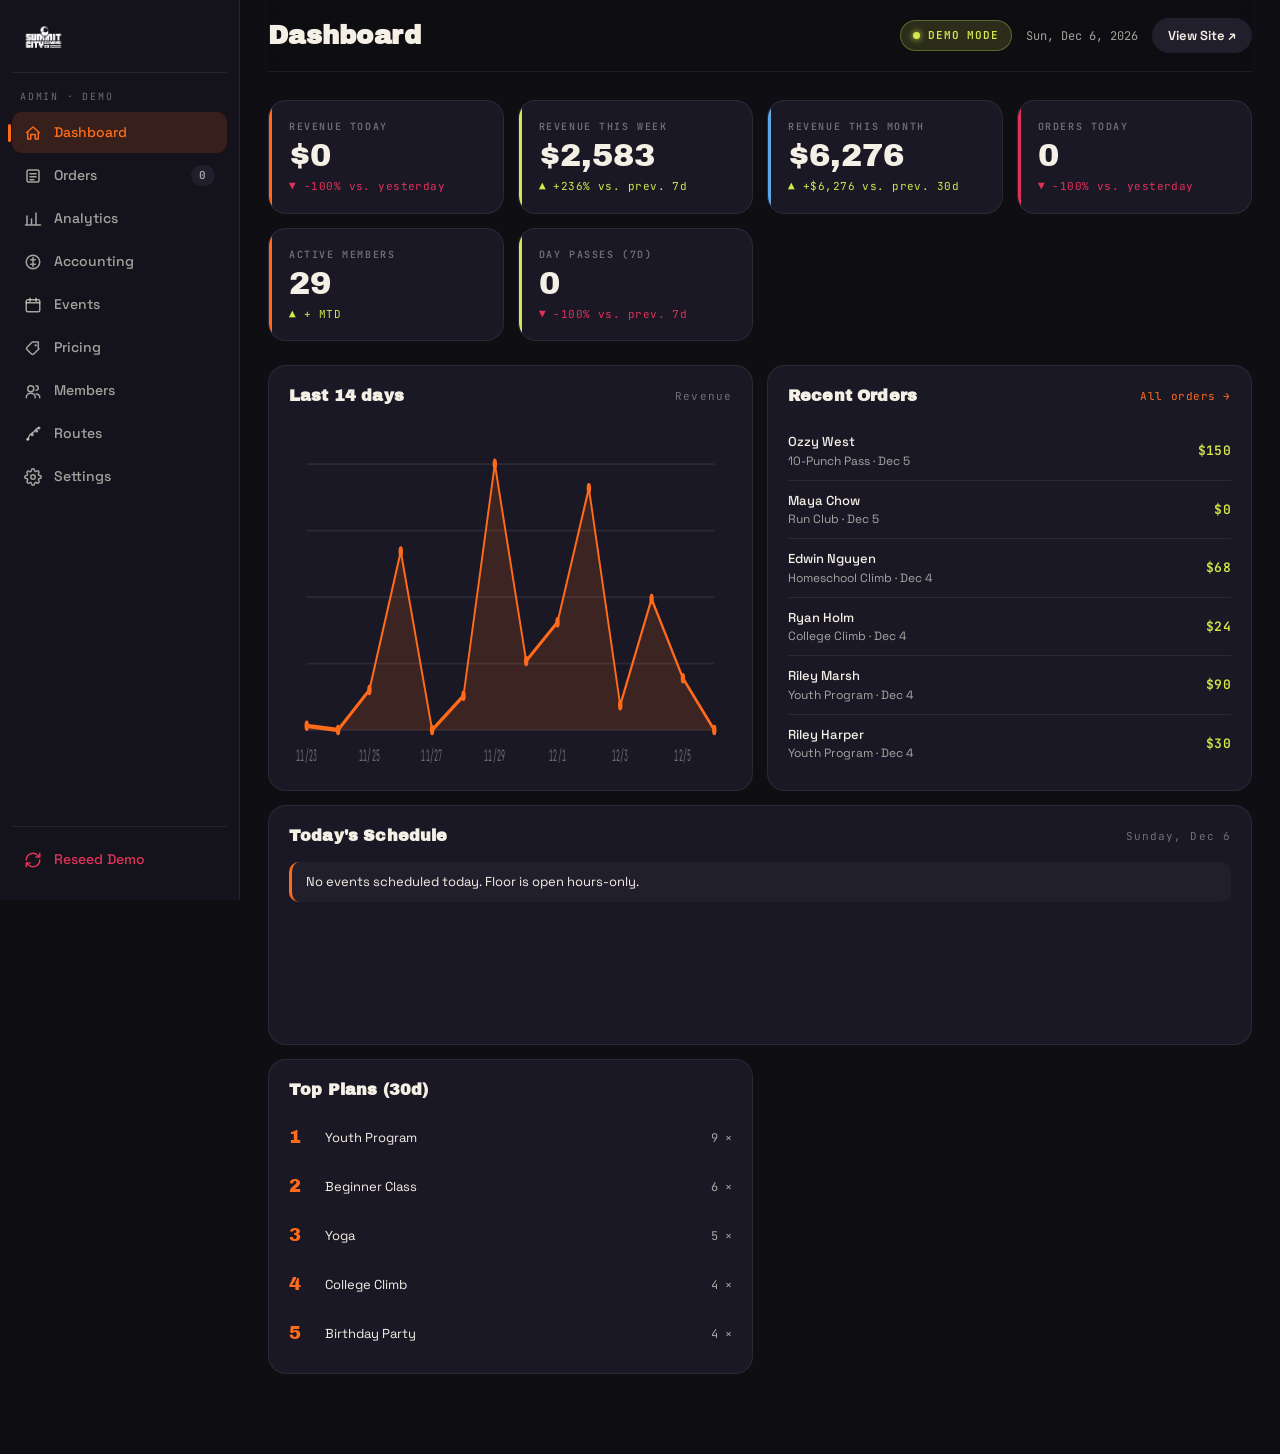
==== admin.html @ 2aece9a2 "Add online checkout + full admin dashboard Public site - Booking modal grows from 4 to 5 steps; fina" ====
<!DOCTYPE html>
<html lang="en">
<head>
<meta charset="UTF-8" />
<meta name="viewport" content="width=device-width, initial-scale=1.0" />
<meta name="robots" content="noindex, nofollow" />
<title>SCC · Admin</title>
<link rel="icon" type="image/png" href="assets/logos/scc-icon-fullcolor.png" />
<link rel="preconnect" href="https://fonts.googleapis.com">
<link rel="preconnect" href="https://fonts.gstatic.com" crossorigin>
<link href="https://fonts.googleapis.com/css2?family=Archivo+Black&family=Space+Grotesk:wght@300;400;500;600;700&family=JetBrains+Mono:wght@400;500;700&display=swap" rel="stylesheet">
<link rel="stylesheet" href="admin.css">
</head>
<body class="admin">

<aside class="sidebar" aria-label="Admin navigation">
  <a href="index.html" class="sb-brand" title="Back to public site">
    <img src="assets/logos/scc-horizontal-reversed.png" alt="Summit City Climbing" />
  </a>
  <div class="sb-section-label">Admin · Demo</div>
  <nav class="sb-nav" role="tablist" aria-label="Admin tabs">
    <button role="tab" class="sb-link active" data-tab="dashboard">
      <svg viewBox="0 0 24 24" aria-hidden="true"><path d="M3 12L12 4l9 8M5 10v10h4v-6h6v6h4V10" stroke="currentColor" stroke-width="2" fill="none" stroke-linejoin="round"/></svg>
      <span>Dashboard</span>
    </button>
    <button role="tab" class="sb-link" data-tab="orders">
      <svg viewBox="0 0 24 24" aria-hidden="true"><rect x="4" y="4" width="16" height="16" rx="2" stroke="currentColor" stroke-width="2" fill="none"/><path d="M8 9h8M8 13h8M8 17h5" stroke="currentColor" stroke-width="2" stroke-linecap="round"/></svg>
      <span>Orders</span><span class="sb-badge" id="badge-orders">0</span>
    </button>
    <button role="tab" class="sb-link" data-tab="analytics">
      <svg viewBox="0 0 24 24" aria-hidden="true"><path d="M4 20V8M10 20V12M16 20V4M22 20H2" stroke="currentColor" stroke-width="2" stroke-linecap="round" fill="none"/></svg>
      <span>Analytics</span>
    </button>
    <button role="tab" class="sb-link" data-tab="accounting">
      <svg viewBox="0 0 24 24" aria-hidden="true"><circle cx="12" cy="12" r="9" stroke="currentColor" stroke-width="2" fill="none"/><path d="M12 6v12M9 9h6M9 15h6" stroke="currentColor" stroke-width="2" stroke-linecap="round"/></svg>
      <span>Accounting</span>
    </button>
    <button role="tab" class="sb-link" data-tab="events">
      <svg viewBox="0 0 24 24" aria-hidden="true"><rect x="3" y="5" width="18" height="16" rx="2" stroke="currentColor" stroke-width="2" fill="none"/><path d="M3 9h18M8 3v4M16 3v4" stroke="currentColor" stroke-width="2" stroke-linecap="round"/></svg>
      <span>Events</span>
    </button>
    <button role="tab" class="sb-link" data-tab="pricing">
      <svg viewBox="0 0 24 24" aria-hidden="true"><path d="M20 13L13 20a2 2 0 01-3 0L4 14a2 2 0 010-3l7-7h8v8z" stroke="currentColor" stroke-width="2" fill="none" stroke-linejoin="round"/><circle cx="15.5" cy="8.5" r="1.5" fill="currentColor"/></svg>
      <span>Pricing</span>
    </button>
    <button role="tab" class="sb-link" data-tab="members">
      <svg viewBox="0 0 24 24" aria-hidden="true"><circle cx="9" cy="9" r="4" stroke="currentColor" stroke-width="2" fill="none"/><path d="M3 21c0-4 3-6 6-6s6 2 6 6M16 11a3 3 0 100-6M21 21c0-3-2-5-5-5" stroke="currentColor" stroke-width="2" fill="none" stroke-linecap="round"/></svg>
      <span>Members</span>
    </button>
    <button role="tab" class="sb-link" data-tab="routes">
      <svg viewBox="0 0 24 24" aria-hidden="true"><path d="M5 19c2-3 1-5 4-7s4-2 6-5 4-3 4-3" stroke="currentColor" stroke-width="2" fill="none" stroke-linecap="round"/><circle cx="5" cy="19" r="2" fill="currentColor"/><circle cx="11" cy="13" r="2" fill="currentColor"/><circle cx="17" cy="8" r="2" fill="currentColor"/><circle cx="20" cy="4" r="2" fill="currentColor"/></svg>
      <span>Routes</span>
    </button>
    <button role="tab" class="sb-link" data-tab="settings">
      <svg viewBox="0 0 24 24" aria-hidden="true"><circle cx="12" cy="12" r="3" stroke="currentColor" stroke-width="2" fill="none"/><path d="M19.4 15a1.7 1.7 0 00.3 1.8l.1.1a2 2 0 01-2.8 2.8l-.1-.1a1.7 1.7 0 00-1.8-.3 1.7 1.7 0 00-1 1.5V21a2 2 0 01-4 0v-.1a1.7 1.7 0 00-1-1.5 1.7 1.7 0 00-1.8.3l-.1.1a2 2 0 01-2.8-2.8l.1-.1a1.7 1.7 0 00.3-1.8 1.7 1.7 0 00-1.5-1H3a2 2 0 010-4h.1a1.7 1.7 0 001.5-1 1.7 1.7 0 00-.3-1.8l-.1-.1a2 2 0 012.8-2.8l.1.1a1.7 1.7 0 001.8.3h0a1.7 1.7 0 001-1.5V3a2 2 0 014 0v.1a1.7 1.7 0 001 1.5h0a1.7 1.7 0 001.8-.3l.1-.1a2 2 0 012.8 2.8l-.1.1a1.7 1.7 0 00-.3 1.8v0a1.7 1.7 0 001.5 1H21a2 2 0 010 4h-.1a1.7 1.7 0 00-1.5 1z" stroke="currentColor" stroke-width="2" fill="none" stroke-linejoin="round"/></svg>
      <span>Settings</span>
    </button>
  </nav>
  <div class="sb-foot">
    <button class="sb-link warn" id="seed-reset" title="Reseed demo data">
      <svg viewBox="0 0 24 24" aria-hidden="true"><path d="M3 12a9 9 0 0115-6.7L21 8M21 3v5h-5M21 12a9 9 0 01-15 6.7L3 16M3 21v-5h5" stroke="currentColor" stroke-width="2" fill="none" stroke-linecap="round" stroke-linejoin="round"/></svg>
      <span>Reseed Demo</span>
    </button>
  </div>
</aside>

<main class="content">
  <header class="topbar">
    <div class="topbar-l">
      <button class="topbar-burger" id="burger" aria-label="Open sidebar"><span></span><span></span><span></span></button>
      <h1 class="topbar-title" id="topbar-title">Dashboard</h1>
    </div>
    <div class="topbar-r">
      <span class="status-pill"><span class="dot"></span> Demo Mode</span>
      <span class="topbar-date" id="topbar-date">—</span>
      <a href="index.html" class="topbar-cta" target="_blank" rel="noopener">View Site ↗</a>
    </div>
  </header>

  <!-- DASHBOARD ---------------------------------------------------- -->
  <section class="tab active" data-panel="dashboard" role="tabpanel">
    <div class="kpis">
      <article class="kpi">
        <div class="kpi-label">REVENUE TODAY</div>
        <div class="kpi-value" id="k-rev-today">$0</div>
        <div class="kpi-delta up" id="k-rev-today-d">— vs. yesterday</div>
      </article>
      <article class="kpi">
        <div class="kpi-label">REVENUE THIS WEEK</div>
        <div class="kpi-value" id="k-rev-week">$0</div>
        <div class="kpi-delta" id="k-rev-week-d">—</div>
      </article>
      <article class="kpi">
        <div class="kpi-label">REVENUE THIS MONTH</div>
        <div class="kpi-value" id="k-rev-month">$0</div>
        <div class="kpi-delta" id="k-rev-month-d">—</div>
      </article>
      <article class="kpi">
        <div class="kpi-label">ORDERS TODAY</div>
        <div class="kpi-value" id="k-orders-today">0</div>
        <div class="kpi-delta" id="k-orders-today-d">—</div>
      </article>
      <article class="kpi">
        <div class="kpi-label">ACTIVE MEMBERS</div>
        <div class="kpi-value" id="k-members">0</div>
        <div class="kpi-delta up">+ MTD</div>
      </article>
      <article class="kpi">
        <div class="kpi-label">DAY PASSES (7D)</div>
        <div class="kpi-value" id="k-passes-week">0</div>
        <div class="kpi-delta" id="k-passes-week-d">—</div>
      </article>
    </div>

    <div class="dash-grid">
      <article class="card">
        <header class="card-h"><h3>Last 14 days</h3><span class="card-sub">Revenue</span></header>
        <svg id="chart-revenue" viewBox="0 0 600 200" preserveAspectRatio="none" class="chart"></svg>
      </article>
      <article class="card">
        <header class="card-h"><h3>Recent Orders</h3><a class="card-link" data-jump="orders">All orders →</a></header>
        <ul class="list-feed" id="recent-orders"></ul>
      </article>
      <article class="card card-wide">
        <header class="card-h"><h3>Today's Schedule</h3><span class="card-sub" id="today-date"></span></header>
        <ul class="schedule" id="today-schedule"></ul>
      </article>
      <article class="card">
        <header class="card-h"><h3>Top Plans (30d)</h3></header>
        <ol class="rank-list" id="top-plans"></ol>
      </article>
    </div>
  </section>

  <!-- ORDERS ------------------------------------------------------- -->
  <section class="tab" data-panel="orders" role="tabpanel">
    <div class="tab-head">
      <div>
        <h2>Orders</h2>
        <p class="tab-sub">All transactions, real and seeded. Refunds, exports, and search.</p>
      </div>
      <div class="tab-controls">
        <input type="search" id="orders-search" placeholder="Search by name, email, ID…" />
        <select id="orders-filter">
          <option value="">All status</option>
          <option value="paid">Paid</option>
          <option value="refunded">Refunded</option>
        </select>
        <button class="btn-prim" id="orders-export">Export CSV</button>
      </div>
    </div>
    <div class="table-wrap">
      <table class="table" id="orders-table">
        <thead>
          <tr>
            <th data-sort="ts">Date</th>
            <th data-sort="id">Order #</th>
            <th data-sort="name">Customer</th>
            <th data-sort="exp">Type</th>
            <th data-sort="people">Qty</th>
            <th data-sort="total" class="num">Total</th>
            <th data-sort="status">Status</th>
            <th></th>
          </tr>
        </thead>
        <tbody id="orders-body"></tbody>
      </table>
      <div class="empty" id="orders-empty" hidden>
        <p>No orders match.</p>
      </div>
    </div>
  </section>

  <!-- ANALYTICS ---------------------------------------------------- -->
  <section class="tab" data-panel="analytics" role="tabpanel">
    <div class="tab-head">
      <div>
        <h2>Analytics</h2>
        <p class="tab-sub">Where the gym lives and dies.</p>
      </div>
      <div class="tab-controls">
        <select id="analytics-range">
          <option value="7">Last 7 days</option>
          <option value="14">Last 14 days</option>
          <option value="30" selected>Last 30 days</option>
          <option value="90">Last 90 days</option>
        </select>
      </div>
    </div>
    <div class="dash-grid">
      <article class="card card-wide">
        <header class="card-h"><h3>Revenue by Day</h3></header>
        <svg id="chart-revenue-big" viewBox="0 0 800 240" preserveAspectRatio="none" class="chart big"></svg>
      </article>
      <article class="card">
        <header class="card-h"><h3>Revenue by Plan</h3></header>
        <ul class="bar-list" id="revenue-by-plan"></ul>
      </article>
      <article class="card">
        <header class="card-h"><h3>Busiest Hours</h3></header>
        <div class="hours-heatmap" id="hours-heatmap"></div>
      </article>
      <article class="card">
        <header class="card-h"><h3>Repeat vs. New (30d)</h3></header>
        <div class="donut" id="repeat-donut"></div>
        <ul class="legend" id="repeat-legend"></ul>
      </article>
    </div>
  </section>

  <!-- ACCOUNTING --------------------------------------------------- -->
  <section class="tab" data-panel="accounting" role="tabpanel">
    <div class="tab-head">
      <div>
        <h2>Accounting</h2>
        <p class="tab-sub">Month P&amp;L. Drop expenses in. Receipts upload coming soon.</p>
      </div>
      <div class="tab-controls">
        <select id="acct-month"></select>
      </div>
    </div>
    <div class="pnl-grid">
      <article class="pnl-card revenue">
        <div class="pnl-label">REVENUE</div>
        <div class="pnl-value" id="pnl-rev">$0</div>
        <div class="pnl-foot" id="pnl-rev-orders">— orders</div>
      </article>
      <article class="pnl-card expenses">
        <div class="pnl-label">EXPENSES</div>
        <div class="pnl-value" id="pnl-exp">$0</div>
        <div class="pnl-foot" id="pnl-exp-count">— line items</div>
      </article>
      <article class="pnl-card net">
        <div class="pnl-label">NET</div>
        <div class="pnl-value" id="pnl-net">$0</div>
        <div class="pnl-foot" id="pnl-margin">—% margin</div>
      </article>
    </div>

    <div class="dash-grid">
      <article class="card card-wide">
        <header class="card-h"><h3>Expenses</h3></header>
        <table class="table sm" id="expenses-table">
          <thead>
            <tr><th>Date</th><th>Category</th><th>Vendor</th><th class="num">Amount</th><th></th></tr>
          </thead>
          <tbody id="expenses-body"></tbody>
        </table>
      </article>
      <article class="card">
        <header class="card-h"><h3>Add Expense</h3></header>
        <form class="form-stack" id="add-expense-form">
          <label>Date <input type="date" id="exp-date" required /></label>
          <label>Category
            <select id="exp-cat" required>
              <option value="">—</option>
              <option>Rent</option>
              <option>Utilities</option>
              <option>Route Setting</option>
              <option>Equipment</option>
              <option>Marketing</option>
              <option>Insurance</option>
              <option>Wages</option>
              <option>Pro Shop COGS</option>
              <option>Software</option>
              <option>Misc</option>
            </select>
          </label>
          <label>Vendor <input type="text" id="exp-vendor" placeholder="e.g. So Ill" required /></label>
          <label>Amount <input type="number" id="exp-amount" step="0.01" min="0" required /></label>
          <button class="btn-prim" type="submit">Add expense</button>
        </form>
      </article>
    </div>
  </section>

  <!-- EVENTS ------------------------------------------------------- -->
  <section class="tab" data-panel="events" role="tabpanel">
    <div class="tab-head">
      <div>
        <h2>Events &amp; Programs</h2>
        <p class="tab-sub">What's on the calendar. Drag to reorder, click to edit.</p>
      </div>
      <div class="tab-controls">
        <button class="btn-prim" id="add-event">+ New Event</button>
      </div>
    </div>
    <div class="event-grid" id="events-grid"></div>
  </section>

  <!-- PRICING ------------------------------------------------------ -->
  <section class="tab" data-panel="pricing" role="tabpanel">
    <div class="tab-head">
      <div>
        <h2>Pricing &amp; Plans</h2>
        <p class="tab-sub">Edit a price → it instantly updates the public booking modal.</p>
      </div>
      <div class="tab-controls">
        <button class="btn-ghost" id="prices-reset">Reset to defaults</button>
      </div>
    </div>
    <div class="prices-list" id="prices-list"></div>
  </section>

  <!-- MEMBERS ------------------------------------------------------ -->
  <section class="tab" data-panel="members" role="tabpanel">
    <div class="tab-head">
      <div>
        <h2>Members</h2>
        <p class="tab-sub">Active monthly + annual passholders. Click for full record.</p>
      </div>
      <div class="tab-controls">
        <input type="search" id="members-search" placeholder="Search…" />
        <select id="members-filter">
          <option value="">All</option>
          <option value="monthly">Monthly</option>
          <option value="annual">Annual</option>
          <option value="hero">Hero pricing</option>
        </select>
      </div>
    </div>
    <div class="table-wrap">
      <table class="table" id="members-table">
        <thead>
          <tr><th>Name</th><th>Plan</th><th>Joined</th><th>Last Visit</th><th class="num">Visits MTD</th><th>Status</th></tr>
        </thead>
        <tbody id="members-body"></tbody>
      </table>
    </div>
  </section>

  <!-- ROUTES ------------------------------------------------------- -->
  <section class="tab" data-panel="routes" role="tabpanel">
    <div class="tab-head">
      <div>
        <h2>Route Setting</h2>
        <p class="tab-sub">Walls + last set date. New problems land every 14 days.</p>
      </div>
      <div class="tab-controls">
        <button class="btn-prim" id="mark-set-today">Mark next-due as set today</button>
      </div>
    </div>
    <div class="walls-grid" id="walls-grid"></div>
  </section>

  <!-- SETTINGS ----------------------------------------------------- -->
  <section class="tab" data-panel="settings" role="tabpanel">
    <div class="tab-head">
      <div>
        <h2>Settings</h2>
        <p class="tab-sub">Business info, hours, alerts.</p>
      </div>
    </div>
    <div class="dash-grid">
      <article class="card card-wide">
        <header class="card-h"><h3>Business Info</h3></header>
        <form class="form-stack" id="settings-form">
          <label>Business Name <input type="text" id="s-name" /></label>
          <label>Address <input type="text" id="s-address" /></label>
          <label>Email <input type="email" id="s-email" /></label>
          <label>Phone <input type="tel" id="s-phone" /></label>
          <button class="btn-prim" type="submit">Save</button>
        </form>
      </article>
      <article class="card">
        <header class="card-h"><h3>Hours</h3></header>
        <ul class="hours-list">
          <li><span>Mon–Fri</span><span>12 PM – 9 PM</span></li>
          <li><span>Saturday</span><span>10 AM – 6 PM</span></li>
          <li><span>Sunday</span><span>1 PM – 6 PM</span></li>
        </ul>
        <p class="card-note">Hours editing — coming next.</p>
      </article>
      <article class="card">
        <header class="card-h"><h3>Demo Data</h3></header>
        <p class="card-note">All admin state lives in your browser's localStorage. To wipe everything and reseed, use the button in the sidebar.</p>
      </article>
    </div>
  </section>
</main>

<!-- Toast container -->
<div class="toast-host" id="toast-host" aria-live="polite"></div>

<!-- Edit modal (events, members, pricing) -->
<div class="amodal-shade" id="amodal" role="dialog" aria-modal="true" hidden>
  <div class="amodal" role="document">
    <button class="amodal-close" id="amodal-close" aria-label="Close">×</button>
    <div id="amodal-body"></div>
  </div>
</div>

<script src="admin.js" defer></script>
</body>
</html>
---- admin.css ----
/* ============================================================
   SCC ADMIN — admin.css
   Same brand DNA as the public site, denser & data-first.
   ============================================================ */
:root {
  --bg: #0F0E13;
  --bg-1: #14131C;
  --bg-2: #1A1825;
  --bg-3: #221F2D;
  --bg-4: #2A2738;
  --line: rgba(245, 240, 229, 0.08);
  --line-strong: rgba(245, 240, 229, 0.16);
  --chalk: #F5F0E5;
  --chalk-dim: rgba(245, 240, 229, 0.65);
  --chalk-mute: rgba(245, 240, 229, 0.4);

  --orange: #FF6B1A;
  --orange-soft: rgba(255, 107, 26, 0.15);
  --lime: #D4E84A;
  --lime-soft: rgba(212, 232, 74, 0.15);
  --coral: #E13159;
  --coral-soft: rgba(225, 49, 89, 0.15);
  --sky: #5BA8E8;
  --sky-soft: rgba(91, 168, 232, 0.15);

  --r: 12px;
  --r-lg: 18px;
  --t: 200ms cubic-bezier(.2,.7,.3,1);

  --font-display: "Archivo Black", system-ui, sans-serif;
  --font-body: "Space Grotesk", system-ui, -apple-system, sans-serif;
  --font-mono: "JetBrains Mono", ui-monospace, monospace;

  --sb-w: 240px;
}

*, *::before, *::after { box-sizing: border-box; }
body.admin {
  margin: 0;
  font-family: var(--font-body);
  background: var(--bg);
  color: var(--chalk);
  -webkit-font-smoothing: antialiased;
  font-size: 14px;
  line-height: 1.5;
  min-height: 100vh;
}
button { font: inherit; cursor: pointer; border: 0; background: none; color: inherit; }
input, select, textarea { font: inherit; color: inherit; }
a { color: inherit; text-decoration: none; }
ul, ol { list-style: none; padding: 0; margin: 0; }
::selection { background: var(--orange); color: var(--bg); }

/* SCROLLBAR */
::-webkit-scrollbar { width: 10px; height: 10px; }
::-webkit-scrollbar-track { background: var(--bg-1); }
::-webkit-scrollbar-thumb { background: var(--bg-4); border-radius: 4px; }
::-webkit-scrollbar-thumb:hover { background: var(--orange); }

/* ============================================================
   SIDEBAR
   ============================================================ */
.sidebar {
  position: fixed;
  inset: 0 auto 0 0;
  width: var(--sb-w);
  background: var(--bg-1);
  border-right: 1px solid var(--line);
  display: flex; flex-direction: column;
  padding: 20px 12px;
  overflow-y: auto;
  z-index: 50;
  transform: translateX(0);
  transition: transform var(--t);
}
.sb-brand {
  display: block;
  padding: 0 8px 16px;
  border-bottom: 1px solid var(--line);
  margin-bottom: 16px;
}
.sb-brand img {
  height: 36px;
  width: auto;
  display: block;
}
.sb-section-label {
  font-family: var(--font-mono);
  font-size: 10px;
  letter-spacing: 0.18em;
  color: var(--chalk-mute);
  text-transform: uppercase;
  padding: 0 8px;
  margin-bottom: 8px;
}
.sb-nav {
  display: flex; flex-direction: column;
  gap: 2px;
  flex: 1;
}
.sb-link {
  display: flex; align-items: center; gap: 12px;
  padding: 10px 12px;
  border-radius: 10px;
  color: var(--chalk-dim);
  font-size: 14px;
  font-weight: 500;
  text-align: left;
  transition: background var(--t), color var(--t);
  width: 100%;
}
.sb-link svg { width: 18px; height: 18px; flex-shrink: 0; }
.sb-link span:not(.sb-badge) { flex: 1; }
.sb-link:hover { background: var(--bg-3); color: var(--chalk); }
.sb-link.active {
  background: var(--orange-soft);
  color: var(--orange);
}
.sb-link.active::before {
  content: ""; width: 3px; height: 18px;
  background: var(--orange);
  border-radius: 2px;
  position: absolute;
  margin-left: -16px;
}
.sb-link.active { position: relative; }
.sb-badge {
  background: var(--bg-3);
  color: var(--chalk-dim);
  font-family: var(--font-mono);
  font-size: 11px;
  padding: 2px 8px;
  border-radius: 999px;
  font-weight: 600;
  letter-spacing: 0.04em;
  min-width: 24px;
  text-align: center;
}
.sb-link.active .sb-badge {
  background: var(--orange);
  color: var(--bg);
}
.sb-foot { padding-top: 12px; border-top: 1px solid var(--line); }
.sb-link.warn { color: var(--coral); }
.sb-link.warn:hover { background: var(--coral-soft); }

/* ============================================================
   CONTENT
   ============================================================ */
.content {
  margin-left: var(--sb-w);
  padding: 0 28px 80px;
  min-height: 100vh;
}
.topbar {
  position: sticky; top: 0;
  z-index: 40;
  display: flex; justify-content: space-between; align-items: center;
  padding: 16px 0;
  background: rgba(15, 14, 19, 0.85);
  backdrop-filter: blur(10px);
  border-bottom: 1px solid var(--line);
  margin-bottom: 28px;
}
.topbar-l { display: flex; align-items: center; gap: 14px; }
.topbar-burger {
  display: none;
  width: 36px; height: 36px;
  flex-direction: column; gap: 4px; justify-content: center; align-items: center;
  border-radius: 8px;
  background: var(--bg-3);
}
.topbar-burger span { width: 16px; height: 2px; background: var(--chalk); display: block; }

.topbar-title {
  font-family: var(--font-display);
  font-size: 26px;
  letter-spacing: 0.01em;
  margin: 0;
}
.topbar-r { display: flex; align-items: center; gap: 14px; }
.status-pill {
  display: inline-flex; align-items: center; gap: 8px;
  padding: 6px 12px;
  background: var(--lime-soft);
  color: var(--lime);
  border: 1px solid rgba(212, 232, 74, 0.3);
  border-radius: 999px;
  font-family: var(--font-mono);
  font-size: 11px;
  letter-spacing: 0.08em;
  text-transform: uppercase;
  font-weight: 600;
}
.status-pill .dot {
  width: 7px; height: 7px;
  background: var(--lime);
  border-radius: 50%;
  box-shadow: 0 0 6px var(--lime);
  animation: pulse 1.6s ease infinite;
}
@keyframes pulse { 50% { transform: scale(1.4); } }
.topbar-date {
  font-family: var(--font-mono);
  font-size: 12px;
  color: var(--chalk-dim);
}
.topbar-cta {
  padding: 8px 16px;
  background: var(--bg-3);
  border-radius: 999px;
  font-size: 13px;
  font-weight: 600;
  transition: background var(--t);
}
.topbar-cta:hover { background: var(--bg-4); }

/* TAB PANELS */
.tab { display: none; }
.tab.active { display: block; animation: tabin 220ms ease; }
@keyframes tabin { from { opacity: 0; transform: translateY(4px); } to { opacity: 1; transform: none; } }

.tab-head {
  display: flex; justify-content: space-between; align-items: flex-end;
  flex-wrap: wrap; gap: 16px;
  margin-bottom: 24px;
}
.tab-head h2 {
  font-family: var(--font-display);
  font-size: 30px;
  margin: 0 0 4px;
}
.tab-sub {
  color: var(--chalk-dim);
  margin: 0;
  font-size: 14px;
}
.tab-controls {
  display: flex; gap: 8px; flex-wrap: wrap;
}
.tab-controls input,
.tab-controls select {
  padding: 8px 14px;
  background: var(--bg-2);
  border: 1px solid var(--line-strong);
  border-radius: 10px;
  color: var(--chalk);
  font-size: 13px;
  min-width: 180px;
}
.tab-controls input:focus, .tab-controls select:focus {
  outline: none; border-color: var(--orange);
}

/* BUTTONS */
.btn-prim {
  padding: 10px 16px;
  background: var(--orange);
  color: var(--bg);
  border-radius: 10px;
  font-weight: 700;
  font-size: 13px;
  letter-spacing: 0.02em;
  transition: transform var(--t), background var(--t);
}
.btn-prim:hover { transform: translateY(-1px); background: #ff7a30; }
.btn-ghost {
  padding: 10px 16px;
  background: transparent;
  color: var(--chalk);
  border: 1px solid var(--line-strong);
  border-radius: 10px;
  font-weight: 500;
  font-size: 13px;
}
.btn-ghost:hover { border-color: var(--chalk); }
.btn-tiny {
  padding: 4px 10px;
  background: var(--bg-3);
  border-radius: 6px;
  font-size: 11px;
  font-family: var(--font-mono);
  color: var(--chalk-dim);
  transition: all var(--t);
}
.btn-tiny:hover { background: var(--bg-4); color: var(--chalk); }
.btn-tiny.danger:hover { background: var(--coral); color: var(--bg); }

/* ============================================================
   KPI CARDS
   ============================================================ */
.kpis {
  display: grid;
  grid-template-columns: repeat(auto-fit, minmax(200px, 1fr));
  gap: 14px;
  margin-bottom: 24px;
}
.kpi {
  background: var(--bg-2);
  border: 1px solid var(--line);
  border-radius: var(--r-lg);
  padding: 18px 20px;
  position: relative;
  overflow: hidden;
  transition: border-color var(--t), transform var(--t);
}
.kpi:hover { border-color: var(--line-strong); transform: translateY(-2px); }
.kpi::before {
  content: "";
  position: absolute; left: 0; top: 0;
  width: 3px; height: 100%;
  background: var(--orange);
}
.kpi:nth-child(2)::before { background: var(--lime); }
.kpi:nth-child(3)::before { background: var(--sky); }
.kpi:nth-child(4)::before { background: var(--coral); }
.kpi:nth-child(5)::before { background: var(--orange); }
.kpi:nth-child(6)::before { background: var(--lime); }
.kpi-label {
  font-family: var(--font-mono);
  font-size: 10px;
  letter-spacing: 0.16em;
  color: var(--chalk-mute);
  margin-bottom: 6px;
  font-weight: 600;
}
.kpi-value {
  font-family: var(--font-display);
  font-size: 32px;
  line-height: 1;
  margin-bottom: 6px;
}
.kpi-delta {
  font-family: var(--font-mono);
  font-size: 11px;
  color: var(--chalk-dim);
  letter-spacing: 0.04em;
}
.kpi-delta.up { color: var(--lime); }
.kpi-delta.down { color: var(--coral); }
.kpi-delta.up::before { content: "▲ "; }
.kpi-delta.down::before { content: "▼ "; }

/* ============================================================
   DASH GRID — generic card layout
   ============================================================ */
.dash-grid {
  display: grid;
  grid-template-columns: repeat(2, 1fr);
  gap: 14px;
}
.card {
  background: var(--bg-2);
  border: 1px solid var(--line);
  border-radius: var(--r-lg);
  padding: 18px 20px;
  display: flex; flex-direction: column;
  min-height: 240px;
}
.card-wide { grid-column: span 2; }
.card-h {
  display: flex; justify-content: space-between; align-items: center;
  margin-bottom: 14px;
}
.card-h h3 {
  font-family: var(--font-display);
  font-size: 16px;
  margin: 0;
  letter-spacing: 0.01em;
}
.card-sub {
  font-family: var(--font-mono);
  font-size: 11px;
  color: var(--chalk-mute);
  letter-spacing: 0.1em;
}
.card-link {
  font-family: var(--font-mono);
  font-size: 11px;
  color: var(--orange);
  cursor: pointer;
  letter-spacing: 0.05em;
}
.card-link:hover { text-decoration: underline; }
.card-note {
  font-size: 13px;
  color: var(--chalk-dim);
  margin: 8px 0 0;
  line-height: 1.6;
}

@media (max-width: 1100px) {
  .dash-grid { grid-template-columns: 1fr; }
  .card-wide { grid-column: span 1; }
}

/* ============================================================
   CHART (SVG line)
   ============================================================ */
.chart {
  width: 100%;
  height: 200px;
  display: block;
  flex: 1;
}
.chart.big { height: 240px; }
.chart .grid { stroke: var(--line); stroke-width: 1; }
.chart .area { fill: var(--orange); opacity: 0.15; }
.chart .line { stroke: var(--orange); stroke-width: 2.5; fill: none; }
.chart .dot { fill: var(--orange); }
.chart .label {
  font-family: var(--font-mono);
  font-size: 9px;
  fill: var(--chalk-mute);
  letter-spacing: 0.06em;
}

/* ============================================================
   LIST FEED (recent orders)
   ============================================================ */
.list-feed {
  flex: 1;
  display: flex; flex-direction: column;
  gap: 0;
}
.list-feed li {
  display: flex; justify-content: space-between; align-items: center;
  padding: 10px 0;
  border-bottom: 1px solid var(--line);
  font-size: 13px;
}
.list-feed li:last-child { border-bottom: none; }
.list-feed .who { color: var(--chalk); font-weight: 500; }
.list-feed .what { color: var(--chalk-dim); font-size: 12px; }
.list-feed .amt {
  font-family: var(--font-mono);
  color: var(--lime);
  font-weight: 600;
  letter-spacing: 0.02em;
}

/* SCHEDULE */
.schedule {
  display: flex; flex-direction: column;
  gap: 8px;
}
.schedule li {
  display: grid;
  grid-template-columns: 80px 1fr auto;
  gap: 12px;
  align-items: center;
  padding: 10px 14px;
  background: var(--bg-3);
  border-radius: 10px;
  font-size: 13px;
  border-left: 3px solid var(--orange);
}
.schedule li.lime { border-left-color: var(--lime); }
.schedule li.sky { border-left-color: var(--sky); }
.schedule li.coral { border-left-color: var(--coral); }
.schedule .time {
  font-family: var(--font-mono);
  color: var(--chalk-dim);
  font-size: 12px;
  letter-spacing: 0.04em;
}
.schedule .what { color: var(--chalk); font-weight: 500; }
.schedule .who { color: var(--chalk-dim); font-size: 12px; }

/* RANK LIST */
.rank-list {
  counter-reset: rank;
  display: flex; flex-direction: column;
  gap: 6px;
}
.rank-list li {
  counter-increment: rank;
  display: flex; align-items: center; gap: 12px;
  padding: 8px 0;
  font-size: 13px;
}
.rank-list li::before {
  content: counter(rank);
  font-family: var(--font-display);
  font-size: 18px;
  color: var(--orange);
  width: 24px;
}
.rank-list .name { flex: 1; color: var(--chalk); }
.rank-list .count {
  font-family: var(--font-mono);
  color: var(--chalk-dim);
  font-size: 12px;
}

/* ============================================================
   TABLE
   ============================================================ */
.table-wrap {
  background: var(--bg-2);
  border: 1px solid var(--line);
  border-radius: var(--r-lg);
  overflow: auto;
}
.table {
  width: 100%;
  border-collapse: collapse;
  font-size: 13px;
}
.table thead th {
  text-align: left;
  padding: 12px 16px;
  font-family: var(--font-mono);
  font-size: 11px;
  letter-spacing: 0.12em;
  color: var(--chalk-mute);
  font-weight: 600;
  text-transform: uppercase;
  border-bottom: 1px solid var(--line-strong);
  background: var(--bg-1);
  cursor: pointer;
  user-select: none;
  white-space: nowrap;
}
.table thead th:hover { color: var(--orange); }
.table thead th.num, .table tbody td.num { text-align: right; font-family: var(--font-mono); }
.table tbody tr {
  transition: background var(--t);
}
.table tbody tr:hover { background: var(--bg-3); }
.table tbody td {
  padding: 12px 16px;
  border-bottom: 1px solid var(--line);
  vertical-align: middle;
}
.table.sm td, .table.sm thead th { padding: 8px 14px; font-size: 12px; }

.tag {
  display: inline-block;
  padding: 3px 10px;
  border-radius: 999px;
  font-family: var(--font-mono);
  font-size: 10px;
  letter-spacing: 0.08em;
  text-transform: uppercase;
  font-weight: 600;
}
.tag-paid { background: var(--lime-soft); color: var(--lime); }
.tag-refunded { background: var(--coral-soft); color: var(--coral); }
.tag-pending { background: var(--sky-soft); color: var(--sky); }
.tag-active { background: var(--lime-soft); color: var(--lime); }
.tag-expired { background: var(--coral-soft); color: var(--coral); }

.empty {
  padding: 60px 20px;
  text-align: center;
  color: var(--chalk-dim);
}

/* ============================================================
   ACCOUNTING / P&L
   ============================================================ */
.pnl-grid {
  display: grid;
  grid-template-columns: repeat(3, 1fr);
  gap: 14px;
  margin-bottom: 24px;
}
.pnl-card {
  background: var(--bg-2);
  border: 1px solid var(--line);
  border-radius: var(--r-lg);
  padding: 24px;
}
.pnl-card.revenue { border-color: rgba(212, 232, 74, 0.3); }
.pnl-card.expenses { border-color: rgba(225, 49, 89, 0.3); }
.pnl-card.net { border-color: rgba(255, 107, 26, 0.3); }
.pnl-label {
  font-family: var(--font-mono);
  font-size: 11px;
  letter-spacing: 0.16em;
  color: var(--chalk-mute);
  font-weight: 600;
  margin-bottom: 8px;
}
.pnl-value {
  font-family: var(--font-display);
  font-size: 40px;
  line-height: 1;
  margin-bottom: 8px;
}
.pnl-card.revenue .pnl-value { color: var(--lime); }
.pnl-card.expenses .pnl-value { color: var(--coral); }
.pnl-card.net .pnl-value { color: var(--orange); }
.pnl-foot {
  font-family: var(--font-mono);
  font-size: 12px;
  color: var(--chalk-dim);
}

@media (max-width: 800px) {
  .pnl-grid { grid-template-columns: 1fr; }
}

/* ============================================================
   BAR LIST (revenue by plan)
   ============================================================ */
.bar-list { display: flex; flex-direction: column; gap: 10px; flex: 1; }
.bar-list li {
  display: grid;
  grid-template-columns: 1fr auto;
  align-items: center;
  gap: 12px;
}
.bar-list .bar-row {
  display: flex; flex-direction: column; gap: 6px;
}
.bar-list .bar-name {
  display: flex; justify-content: space-between;
  font-size: 13px;
}
.bar-list .bar-name span:last-child {
  font-family: var(--font-mono);
  color: var(--chalk-dim);
}
.bar-list .bar-track {
  height: 6px;
  background: var(--bg-3);
  border-radius: 3px;
  overflow: hidden;
}
.bar-list .bar-fill {
  height: 100%;
  background: linear-gradient(90deg, var(--orange), var(--coral));
  border-radius: 3px;
}

/* HOURS HEATMAP */
.hours-heatmap {
  display: grid;
  grid-template-columns: 60px repeat(7, 1fr);
  gap: 2px;
  flex: 1;
  font-family: var(--font-mono);
  font-size: 9px;
}
.hours-heatmap .hh-cell {
  aspect-ratio: 1;
  background: var(--bg-3);
  border-radius: 2px;
  position: relative;
}
.hours-heatmap .hh-label {
  background: transparent;
  display: flex; align-items: center; justify-content: flex-end;
  padding-right: 4px;
  color: var(--chalk-mute);
}
.hours-heatmap .hh-day {
  background: transparent;
  display: flex; align-items: center; justify-content: center;
  color: var(--chalk-mute);
  letter-spacing: 0.06em;
}

/* DONUT */
.donut {
  width: 160px; height: 160px;
  margin: 0 auto;
}
.legend {
  display: flex; gap: 16px; justify-content: center;
  margin-top: 16px;
  font-family: var(--font-mono);
  font-size: 11px;
}
.legend li { display: flex; align-items: center; gap: 6px; }
.legend .swatch {
  width: 10px; height: 10px; border-radius: 2px;
}

/* ============================================================
   FORM STACK
   ============================================================ */
.form-stack {
  display: flex; flex-direction: column; gap: 10px;
}
.form-stack label {
  display: flex; flex-direction: column; gap: 4px;
  font-family: var(--font-mono);
  font-size: 11px;
  letter-spacing: 0.12em;
  color: var(--chalk-mute);
  text-transform: uppercase;
}
.form-stack input,
.form-stack select,
.form-stack textarea {
  padding: 10px 14px;
  background: var(--bg-3);
  border: 1px solid var(--line);
  border-radius: 8px;
  color: var(--chalk);
  font-family: var(--font-body);
  font-size: 14px;
  text-transform: none;
  letter-spacing: 0;
}
.form-stack input:focus, .form-stack select:focus, .form-stack textarea:focus {
  outline: none; border-color: var(--orange);
}

/* ============================================================
   EVENTS GRID
   ============================================================ */
.event-grid {
  display: grid;
  grid-template-columns: repeat(auto-fill, minmax(280px, 1fr));
  gap: 14px;
}
.event-card {
  background: var(--bg-2);
  border: 1px solid var(--line);
  border-radius: var(--r-lg);
  padding: 18px 20px;
  display: flex; flex-direction: column; gap: 10px;
  position: relative;
  transition: border-color var(--t), transform var(--t);
}
.event-card:hover { border-color: var(--orange); transform: translateY(-2px); }
.event-card .e-when {
  font-family: var(--font-mono);
  font-size: 11px;
  letter-spacing: 0.12em;
  color: var(--orange);
  font-weight: 600;
}
.event-card h4 {
  font-family: var(--font-display);
  font-size: 18px;
  margin: 0;
}
.event-card .e-desc {
  font-size: 13px;
  color: var(--chalk-dim);
  margin: 0;
  flex: 1;
}
.event-card .e-foot {
  display: flex; justify-content: space-between; align-items: center;
  font-family: var(--font-mono);
  font-size: 11px;
  color: var(--chalk-dim);
  border-top: 1px solid var(--line);
  padding-top: 10px;
}
.event-card .e-foot .actions { display: flex; gap: 6px; }

/* ============================================================
   PRICES
   ============================================================ */
.prices-list {
  background: var(--bg-2);
  border: 1px solid var(--line);
  border-radius: var(--r-lg);
  overflow: hidden;
}
.price-row {
  display: grid;
  grid-template-columns: 1fr 1.5fr 120px 110px;
  gap: 14px;
  align-items: center;
  padding: 14px 20px;
  border-bottom: 1px solid var(--line);
}
.price-row:last-child { border-bottom: 0; }
.price-row .p-key {
  font-family: var(--font-mono);
  font-size: 11px;
  color: var(--chalk-mute);
  letter-spacing: 0.06em;
}
.price-row .p-name {
  font-weight: 600;
  font-size: 14px;
}
.price-row input {
  padding: 8px 12px;
  background: var(--bg-3);
  border: 1px solid var(--line);
  border-radius: 8px;
  color: var(--chalk);
  font-family: var(--font-mono);
  font-size: 14px;
  width: 100%;
  text-align: right;
}
.price-row input:focus { outline: none; border-color: var(--orange); }
.price-row select {
  padding: 8px 12px;
  background: var(--bg-3);
  border: 1px solid var(--line);
  border-radius: 8px;
  color: var(--chalk);
  font-size: 13px;
  width: 100%;
}

@media (max-width: 700px) {
  .price-row {
    grid-template-columns: 1fr 1fr;
    gap: 8px;
  }
  .price-row .p-key { grid-column: span 2; }
}

/* ============================================================
   WALLS GRID (route setting)
   ============================================================ */
.walls-grid {
  display: grid;
  grid-template-columns: repeat(auto-fill, minmax(260px, 1fr));
  gap: 14px;
}
.wall-card {
  background: var(--bg-2);
  border: 1px solid var(--line);
  border-radius: var(--r-lg);
  padding: 18px;
  display: flex; flex-direction: column; gap: 10px;
}
.wall-card.due {
  border-color: rgba(225, 49, 89, 0.4);
  background: linear-gradient(180deg, var(--bg-2), rgba(225, 49, 89, 0.05));
}
.wall-card.fresh {
  border-color: rgba(212, 232, 74, 0.3);
}
.wall-card .w-name {
  font-family: var(--font-display);
  font-size: 18px;
}
.wall-card .w-meta {
  font-family: var(--font-mono);
  font-size: 11px;
  color: var(--chalk-dim);
  letter-spacing: 0.04em;
}
.wall-card .w-since {
  font-family: var(--font-display);
  font-size: 36px;
  line-height: 1;
  margin: 4px 0;
}
.wall-card .w-since em {
  font-family: var(--font-mono);
  font-style: normal;
  font-size: 11px;
  color: var(--chalk-mute);
  letter-spacing: 0.1em;
  margin-left: 6px;
}
.wall-card.due .w-since { color: var(--coral); }
.wall-card.fresh .w-since { color: var(--lime); }
.wall-card .w-bar {
  height: 4px;
  background: var(--bg-3);
  border-radius: 2px;
  overflow: hidden;
  margin-top: auto;
}
.wall-card .w-bar-fill {
  height: 100%;
  background: var(--lime);
  transition: width 600ms ease;
}
.wall-card.due .w-bar-fill { background: var(--coral); }

/* ============================================================
   HOURS LIST (settings)
   ============================================================ */
.hours-list { display: flex; flex-direction: column; gap: 4px; font-family: var(--font-mono); font-size: 13px; }
.hours-list li {
  display: flex; justify-content: space-between;
  padding: 8px 0;
  border-bottom: 1px solid var(--line);
  color: var(--chalk-dim);
}
.hours-list li:last-child { border: none; }

/* ============================================================
   TOAST
   ============================================================ */
.toast-host {
  position: fixed;
  bottom: 24px; right: 24px;
  z-index: 9999;
  display: flex; flex-direction: column; gap: 8px;
  pointer-events: none;
}
.toast {
  background: var(--bg-2);
  border: 1px solid var(--line-strong);
  border-left: 3px solid var(--lime);
  padding: 12px 16px;
  border-radius: 10px;
  font-size: 13px;
  color: var(--chalk);
  box-shadow: 0 12px 30px rgba(0,0,0,0.4);
  pointer-events: auto;
  max-width: 320px;
  animation: toastin 280ms cubic-bezier(.2,.7,.3,1);
}
.toast.warn { border-left-color: var(--coral); }
@keyframes toastin {
  from { opacity: 0; transform: translateX(20px); }
  to { opacity: 1; transform: none; }
}

/* ============================================================
   AMODAL (admin modal)
   ============================================================ */
.amodal-shade {
  position: fixed; inset: 0;
  background: rgba(15,14,19,0.85);
  backdrop-filter: blur(8px);
  z-index: 9000;
  display: grid; place-items: center;
  padding: 24px;
  opacity: 0;
  transition: opacity var(--t);
}
.amodal-shade[hidden] { display: none; }
.amodal-shade.open { opacity: 1; }
.amodal {
  position: relative;
  width: min(560px, 100%);
  max-height: 90vh;
  background: var(--bg-2);
  border: 1px solid var(--line-strong);
  border-radius: var(--r-lg);
  padding: 32px 28px 24px;
  overflow-y: auto;
  transform: translateY(8px);
  transition: transform var(--t);
}
.amodal-shade.open .amodal { transform: none; }
.amodal-close {
  position: absolute; top: 14px; right: 14px;
  width: 32px; height: 32px;
  border-radius: 50%;
  border: 1px solid var(--line-strong);
  font-size: 20px;
  color: var(--chalk-dim);
}
.amodal-close:hover { background: var(--orange); color: var(--bg); border-color: var(--orange); }
.amodal h3 {
  font-family: var(--font-display);
  font-size: 22px;
  margin: 0 0 16px;
}

/* ============================================================
   RESPONSIVE
   ============================================================ */
@media (max-width: 900px) {
  .sidebar {
    transform: translateX(-100%);
  }
  .sidebar.open { transform: translateX(0); }
  .content { margin-left: 0; padding: 0 16px 80px; }
  .topbar-burger { display: flex; }
  .topbar-title { font-size: 22px; }
  .topbar-date, .status-pill { display: none; }
}
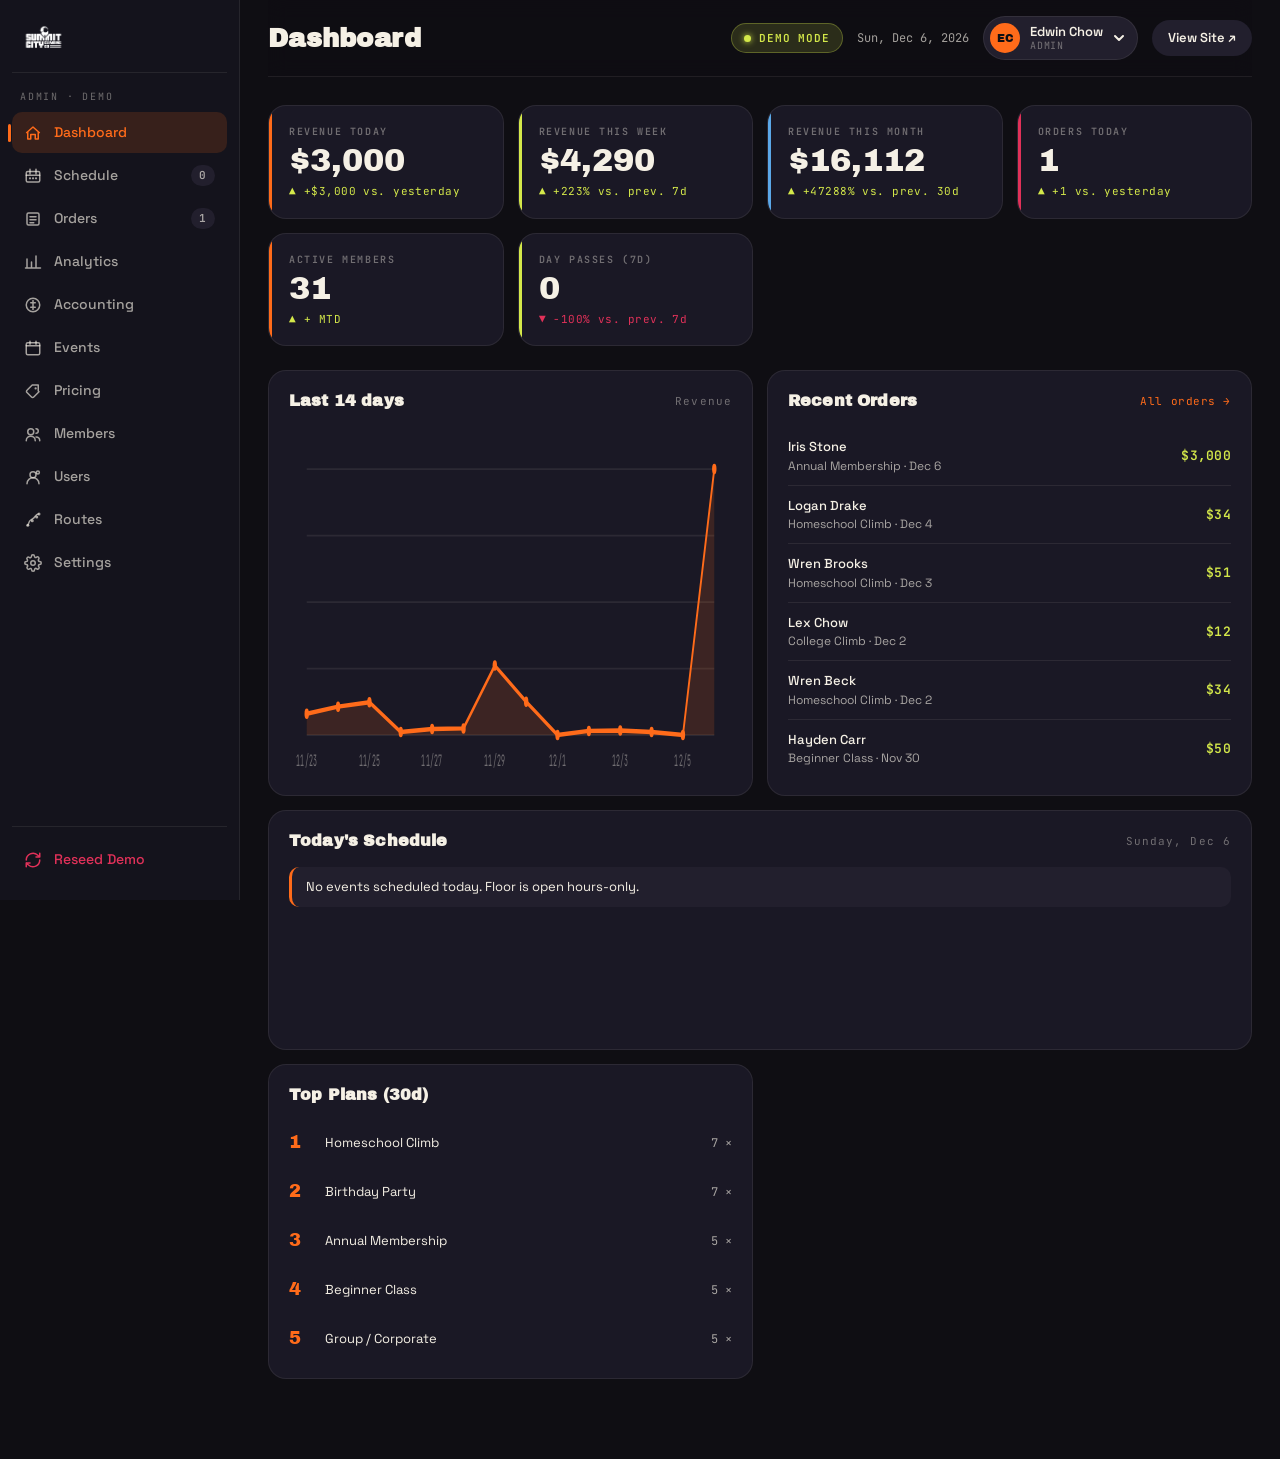
==== commit c94590e2: "Add user management, RBAC permissions, and staff scheduling ADMIN - New Users & Permissions tab with" ====
--- a/admin.html
+++ b/admin.html
@@ -23,35 +23,43 @@
       <svg viewBox="0 0 24 24" aria-hidden="true"><path d="M3 12L12 4l9 8M5 10v10h4v-6h6v6h4V10" stroke="currentColor" stroke-width="2" fill="none" stroke-linejoin="round"/></svg>
       <span>Dashboard</span>
     </button>
-    <button role="tab" class="sb-link" data-tab="orders">
+    <button role="tab" class="sb-link" data-tab="schedule" data-perm="schedule.view">
+      <svg viewBox="0 0 24 24" aria-hidden="true"><rect x="3" y="6" width="18" height="14" rx="2" stroke="currentColor" stroke-width="2" fill="none"/><path d="M3 11h18M8 3v6M16 3v6" stroke="currentColor" stroke-width="2" stroke-linecap="round"/><circle cx="8" cy="15" r="1.5" fill="currentColor"/><circle cx="12" cy="15" r="1.5" fill="currentColor"/><circle cx="16" cy="15" r="1.5" fill="currentColor"/></svg>
+      <span>Schedule</span><span class="sb-badge" id="badge-schedule">0</span>
+    </button>
+    <button role="tab" class="sb-link" data-tab="orders" data-perm="orders.view">
       <svg viewBox="0 0 24 24" aria-hidden="true"><rect x="4" y="4" width="16" height="16" rx="2" stroke="currentColor" stroke-width="2" fill="none"/><path d="M8 9h8M8 13h8M8 17h5" stroke="currentColor" stroke-width="2" stroke-linecap="round"/></svg>
       <span>Orders</span><span class="sb-badge" id="badge-orders">0</span>
     </button>
-    <button role="tab" class="sb-link" data-tab="analytics">
+    <button role="tab" class="sb-link" data-tab="analytics" data-perm="analytics.view">
       <svg viewBox="0 0 24 24" aria-hidden="true"><path d="M4 20V8M10 20V12M16 20V4M22 20H2" stroke="currentColor" stroke-width="2" stroke-linecap="round" fill="none"/></svg>
       <span>Analytics</span>
     </button>
-    <button role="tab" class="sb-link" data-tab="accounting">
+    <button role="tab" class="sb-link" data-tab="accounting" data-perm="accounting.view">
       <svg viewBox="0 0 24 24" aria-hidden="true"><circle cx="12" cy="12" r="9" stroke="currentColor" stroke-width="2" fill="none"/><path d="M12 6v12M9 9h6M9 15h6" stroke="currentColor" stroke-width="2" stroke-linecap="round"/></svg>
       <span>Accounting</span>
     </button>
-    <button role="tab" class="sb-link" data-tab="events">
+    <button role="tab" class="sb-link" data-tab="events" data-perm="events.view">
       <svg viewBox="0 0 24 24" aria-hidden="true"><rect x="3" y="5" width="18" height="16" rx="2" stroke="currentColor" stroke-width="2" fill="none"/><path d="M3 9h18M8 3v4M16 3v4" stroke="currentColor" stroke-width="2" stroke-linecap="round"/></svg>
       <span>Events</span>
     </button>
-    <button role="tab" class="sb-link" data-tab="pricing">
+    <button role="tab" class="sb-link" data-tab="pricing" data-perm="pricing.edit">
       <svg viewBox="0 0 24 24" aria-hidden="true"><path d="M20 13L13 20a2 2 0 01-3 0L4 14a2 2 0 010-3l7-7h8v8z" stroke="currentColor" stroke-width="2" fill="none" stroke-linejoin="round"/><circle cx="15.5" cy="8.5" r="1.5" fill="currentColor"/></svg>
       <span>Pricing</span>
     </button>
-    <button role="tab" class="sb-link" data-tab="members">
+    <button role="tab" class="sb-link" data-tab="members" data-perm="members.view">
       <svg viewBox="0 0 24 24" aria-hidden="true"><circle cx="9" cy="9" r="4" stroke="currentColor" stroke-width="2" fill="none"/><path d="M3 21c0-4 3-6 6-6s6 2 6 6M16 11a3 3 0 100-6M21 21c0-3-2-5-5-5" stroke="currentColor" stroke-width="2" fill="none" stroke-linecap="round"/></svg>
       <span>Members</span>
     </button>
-    <button role="tab" class="sb-link" data-tab="routes">
+    <button role="tab" class="sb-link" data-tab="users" data-perm="users.manage">
+      <svg viewBox="0 0 24 24" aria-hidden="true"><circle cx="12" cy="9" r="4" stroke="currentColor" stroke-width="2" fill="none"/><path d="M4 21c0-5 4-8 8-8s8 3 8 8" stroke="currentColor" stroke-width="2" fill="none" stroke-linecap="round"/><circle cx="18.5" cy="6" r="2" stroke="currentColor" stroke-width="2" fill="none"/></svg>
+      <span>Users</span>
+    </button>
+    <button role="tab" class="sb-link" data-tab="routes" data-perm="routes.view">
       <svg viewBox="0 0 24 24" aria-hidden="true"><path d="M5 19c2-3 1-5 4-7s4-2 6-5 4-3 4-3" stroke="currentColor" stroke-width="2" fill="none" stroke-linecap="round"/><circle cx="5" cy="19" r="2" fill="currentColor"/><circle cx="11" cy="13" r="2" fill="currentColor"/><circle cx="17" cy="8" r="2" fill="currentColor"/><circle cx="20" cy="4" r="2" fill="currentColor"/></svg>
       <span>Routes</span>
     </button>
-    <button role="tab" class="sb-link" data-tab="settings">
+    <button role="tab" class="sb-link" data-tab="settings" data-perm="settings.edit">
       <svg viewBox="0 0 24 24" aria-hidden="true"><circle cx="12" cy="12" r="3" stroke="currentColor" stroke-width="2" fill="none"/><path d="M19.4 15a1.7 1.7 0 00.3 1.8l.1.1a2 2 0 01-2.8 2.8l-.1-.1a1.7 1.7 0 00-1.8-.3 1.7 1.7 0 00-1 1.5V21a2 2 0 01-4 0v-.1a1.7 1.7 0 00-1-1.5 1.7 1.7 0 00-1.8.3l-.1.1a2 2 0 01-2.8-2.8l.1-.1a1.7 1.7 0 00.3-1.8 1.7 1.7 0 00-1.5-1H3a2 2 0 010-4h.1a1.7 1.7 0 001.5-1 1.7 1.7 0 00-.3-1.8l-.1-.1a2 2 0 012.8-2.8l.1.1a1.7 1.7 0 001.8.3h0a1.7 1.7 0 001-1.5V3a2 2 0 014 0v.1a1.7 1.7 0 001 1.5h0a1.7 1.7 0 001.8-.3l.1-.1a2 2 0 012.8 2.8l-.1.1a1.7 1.7 0 00-.3 1.8v0a1.7 1.7 0 001.5 1H21a2 2 0 010 4h-.1a1.7 1.7 0 00-1.5 1z" stroke="currentColor" stroke-width="2" fill="none" stroke-linejoin="round"/></svg>
       <span>Settings</span>
     </button>
@@ -73,6 +81,22 @@
     <div class="topbar-r">
       <span class="status-pill"><span class="dot"></span> Demo Mode</span>
       <span class="topbar-date" id="topbar-date">—</span>
+      <div class="user-switcher" id="user-switcher">
+        <button class="user-trigger" id="user-trigger" aria-haspopup="true" aria-expanded="false">
+          <span class="user-avatar" id="user-avatar-pill">EC</span>
+          <span class="user-meta">
+            <span class="user-name" id="user-name-pill">Edwin Chow</span>
+            <span class="user-role" id="user-role-pill">Admin</span>
+          </span>
+          <svg width="12" height="12" viewBox="0 0 12 12" aria-hidden="true"><path d="M2 4l4 4 4-4" stroke="currentColor" stroke-width="2" fill="none" stroke-linecap="round" stroke-linejoin="round"/></svg>
+        </button>
+        <div class="user-menu" id="user-menu" hidden>
+          <div class="user-menu-label">Viewing as</div>
+          <ul id="user-menu-list"></ul>
+          <div class="user-menu-sep"></div>
+          <div class="user-menu-label">In demo mode you can switch views freely.</div>
+        </div>
+      </div>
       <a href="index.html" class="topbar-cta" target="_blank" rel="noopener">View Site ↗</a>
     </div>
   </header>
@@ -130,6 +154,57 @@
         <ol class="rank-list" id="top-plans"></ol>
       </article>
     </div>
+  </section>
+
+  <!-- SCHEDULE ---------------------------------------------------- -->
+  <section class="tab" data-panel="schedule" role="tabpanel">
+    <div class="tab-head">
+      <div>
+        <h2>Schedule</h2>
+        <p class="tab-sub" id="sched-sub">Who's on the floor. Tap a day to see the whole crew.</p>
+      </div>
+      <div class="tab-controls">
+        <button class="btn-ghost" id="sched-today">Today</button>
+        <button class="btn-prim" id="sched-add" data-gate="schedule.edit">+ Add Shift</button>
+      </div>
+    </div>
+
+    <!-- Day slider: scrollable pill row of dates -->
+    <div class="day-slider-wrap">
+      <button class="day-arrow" id="day-prev" aria-label="Earlier days">‹</button>
+      <div class="day-slider" id="day-slider" role="tablist" aria-label="Pick a day"></div>
+      <button class="day-arrow" id="day-next" aria-label="Later days">›</button>
+    </div>
+
+    <!-- Selected day's shifts -->
+    <div class="sched-grid">
+      <article class="sched-board">
+        <header class="sched-board-h">
+          <div>
+            <div class="sched-board-day" id="sched-day-label">—</div>
+            <div class="sched-board-count" id="sched-day-count">— scheduled</div>
+          </div>
+          <div class="sched-legend" id="sched-legend"></div>
+        </header>
+        <div class="timeline" id="timeline" aria-label="Day timeline"></div>
+      </article>
+
+      <aside class="sched-side">
+        <article class="card">
+          <header class="card-h"><h3>This Week</h3></header>
+          <ul class="week-summary" id="week-summary"></ul>
+        </article>
+        <article class="card">
+          <header class="card-h"><h3>Coverage Alerts</h3></header>
+          <ul class="coverage-alerts" id="coverage-alerts"></ul>
+        </article>
+      </aside>
+    </div>
+
+    <!-- Mobile floating add button -->
+    <button class="fab" id="sched-add-fab" aria-label="Add shift" data-gate="schedule.edit">
+      <svg viewBox="0 0 24 24" aria-hidden="true"><path d="M12 5v14M5 12h14" stroke="currentColor" stroke-width="3" stroke-linecap="round"/></svg>
+    </button>
   </section>
 
   <!-- ORDERS ------------------------------------------------------- -->
@@ -329,6 +404,44 @@
     </div>
   </section>
 
+  <!-- USERS / PERMISSIONS ----------------------------------------- -->
+  <section class="tab" data-panel="users" role="tabpanel">
+    <div class="tab-head">
+      <div>
+        <h2>Users &amp; Permissions</h2>
+        <p class="tab-sub">Staff accounts. Roles control what each person can see and do.</p>
+      </div>
+      <div class="tab-controls">
+        <input type="search" id="users-search" placeholder="Search staff…" />
+        <select id="users-filter">
+          <option value="">All roles</option>
+          <option value="admin">Admin</option>
+          <option value="manager">Manager</option>
+          <option value="setter">Setter</option>
+          <option value="staff">Staff</option>
+        </select>
+        <button class="btn-prim" id="users-add">+ Add User</button>
+      </div>
+    </div>
+
+    <!-- Role legend -->
+    <div class="role-legend">
+      <div class="role-chip role-admin"><strong>Admin</strong><span>Everything. Users, settings, refunds.</span></div>
+      <div class="role-chip role-manager"><strong>Manager</strong><span>Orders, scheduling, pricing, events, accounting.</span></div>
+      <div class="role-chip role-setter"><strong>Setter</strong><span>Routes, schedule. Read-only elsewhere.</span></div>
+      <div class="role-chip role-staff"><strong>Staff</strong><span>Schedule + read-only orders/members. Front-desk view.</span></div>
+    </div>
+
+    <div class="table-wrap">
+      <table class="table" id="users-table">
+        <thead>
+          <tr><th></th><th>Name</th><th>Email</th><th>Role</th><th>Last Active</th><th>Status</th><th></th></tr>
+        </thead>
+        <tbody id="users-body"></tbody>
+      </table>
+    </div>
+  </section>
+
   <!-- ROUTES ------------------------------------------------------- -->
   <section class="tab" data-panel="routes" role="tabpanel">
     <div class="tab-head">
--- a/admin.css
+++ b/admin.css
@@ -961,6 +961,503 @@
 }
 
 /* ============================================================
+   VIEW SWITCHER (Topbar user picker)
+   ============================================================ */
+.user-switcher { position: relative; }
+.user-trigger {
+  display: flex; align-items: center; gap: 10px;
+  padding: 6px 12px 6px 6px;
+  background: var(--bg-3);
+  border: 1px solid var(--line);
+  border-radius: 999px;
+  transition: background var(--t);
+}
+.user-trigger:hover { background: var(--bg-4); }
+.user-avatar {
+  width: 30px; height: 30px;
+  display: grid; place-items: center;
+  border-radius: 50%;
+  font-family: var(--font-display);
+  font-size: 11px;
+  background: var(--orange);
+  color: var(--bg);
+  letter-spacing: 0;
+  flex-shrink: 0;
+}
+.user-meta { display: flex; flex-direction: column; align-items: flex-start; line-height: 1.1; }
+.user-name { font-size: 13px; font-weight: 600; }
+.user-role {
+  font-family: var(--font-mono);
+  font-size: 10px;
+  color: var(--chalk-mute);
+  letter-spacing: 0.08em;
+  text-transform: uppercase;
+}
+.user-menu {
+  position: absolute;
+  right: 0; top: calc(100% + 8px);
+  width: 280px;
+  background: var(--bg-2);
+  border: 1px solid var(--line-strong);
+  border-radius: var(--r-lg);
+  padding: 12px;
+  box-shadow: 0 16px 40px rgba(0,0,0,0.5);
+  z-index: 200;
+}
+.user-menu[hidden] { display: none; }
+.user-menu-label {
+  font-family: var(--font-mono);
+  font-size: 10px;
+  color: var(--chalk-mute);
+  letter-spacing: 0.16em;
+  text-transform: uppercase;
+  padding: 6px 8px 8px;
+}
+.user-menu ul {
+  display: flex; flex-direction: column; gap: 2px;
+}
+.user-menu li {
+  display: flex; align-items: center; gap: 10px;
+  padding: 8px 10px;
+  border-radius: 8px;
+  cursor: pointer;
+  transition: background var(--t);
+}
+.user-menu li:hover { background: var(--bg-3); }
+.user-menu li.active { background: var(--orange-soft); }
+.user-menu li.active::after {
+  content: "✓"; color: var(--orange); font-weight: 700; margin-left: auto;
+}
+.user-menu li .user-avatar { width: 26px; height: 26px; font-size: 10px; }
+.user-menu li .um-name { font-size: 13px; font-weight: 500; }
+.user-menu li .um-role {
+  font-family: var(--font-mono);
+  font-size: 10px;
+  color: var(--chalk-mute);
+  letter-spacing: 0.08em;
+  text-transform: uppercase;
+}
+.user-menu-sep { height: 1px; background: var(--line); margin: 8px 0; }
+
+/* Permission-gated buttons get a lock state */
+[data-gate].locked {
+  opacity: 0.35;
+  pointer-events: none;
+  cursor: not-allowed;
+}
+
+/* Hidden tabs (no permission) */
+.sb-link.hidden { display: none; }
+
+/* Banner when viewing as non-admin */
+.view-banner {
+  background: linear-gradient(90deg, var(--sky-soft), transparent);
+  border: 1px solid var(--sky-soft);
+  border-radius: var(--r);
+  padding: 10px 14px;
+  font-family: var(--font-mono);
+  font-size: 12px;
+  color: var(--sky);
+  letter-spacing: 0.04em;
+  margin-bottom: 16px;
+}
+.view-banner b { color: var(--chalk); font-family: var(--font-body); }
+
+/* ============================================================
+   USERS / PERMISSIONS TAB
+   ============================================================ */
+.role-legend {
+  display: grid;
+  grid-template-columns: repeat(auto-fit, minmax(220px, 1fr));
+  gap: 10px;
+  margin-bottom: 20px;
+}
+.role-chip {
+  padding: 12px 14px;
+  background: var(--bg-2);
+  border: 1px solid var(--line);
+  border-left: 3px solid var(--orange);
+  border-radius: var(--r);
+  display: flex; flex-direction: column; gap: 2px;
+}
+.role-chip strong {
+  font-family: var(--font-display);
+  font-size: 14px;
+  letter-spacing: 0.02em;
+}
+.role-chip span {
+  font-size: 12px;
+  color: var(--chalk-dim);
+}
+.role-chip.role-admin { border-left-color: var(--coral); }
+.role-chip.role-admin strong { color: var(--coral); }
+.role-chip.role-manager { border-left-color: var(--orange); }
+.role-chip.role-manager strong { color: var(--orange); }
+.role-chip.role-setter { border-left-color: var(--sky); }
+.role-chip.role-setter strong { color: var(--sky); }
+.role-chip.role-staff { border-left-color: var(--lime); }
+.role-chip.role-staff strong { color: var(--lime); }
+
+.users-row-avatar {
+  width: 36px; height: 36px;
+  border-radius: 50%;
+  display: grid; place-items: center;
+  font-family: var(--font-display);
+  font-size: 12px;
+  color: var(--bg);
+}
+.role-tag-admin   { background: var(--coral-soft); color: var(--coral); }
+.role-tag-manager { background: var(--orange-soft); color: var(--orange); }
+.role-tag-setter  { background: var(--sky-soft); color: var(--sky); }
+.role-tag-staff   { background: var(--lime-soft); color: var(--lime); }
+
+/* Permission grid inside user edit modal */
+.perm-grid {
+  display: grid;
+  grid-template-columns: 1fr 1fr;
+  gap: 8px;
+  margin: 12px 0 16px;
+}
+.perm-toggle {
+  display: flex; align-items: center; gap: 8px;
+  padding: 8px 10px;
+  background: var(--bg-3);
+  border-radius: 8px;
+  font-family: var(--font-mono);
+  font-size: 12px;
+  color: var(--chalk-dim);
+  cursor: pointer;
+  user-select: none;
+}
+.perm-toggle input { accent-color: var(--orange); }
+.perm-toggle.on { color: var(--chalk); }
+.perm-section-h {
+  font-family: var(--font-mono);
+  font-size: 10px;
+  letter-spacing: 0.16em;
+  color: var(--chalk-mute);
+  text-transform: uppercase;
+  margin: 14px 0 6px;
+}
+
+/* ============================================================
+   SCHEDULE TAB
+   ============================================================ */
+
+/* Day slider (horizontal scrollable pill row) */
+.day-slider-wrap {
+  display: flex; align-items: center; gap: 8px;
+  margin-bottom: 18px;
+}
+.day-arrow {
+  width: 36px; height: 56px;
+  background: var(--bg-2);
+  border: 1px solid var(--line);
+  border-radius: 10px;
+  font-size: 18px;
+  color: var(--chalk-dim);
+  transition: background var(--t);
+  flex-shrink: 0;
+}
+.day-arrow:hover { background: var(--bg-3); color: var(--chalk); }
+
+.day-slider {
+  flex: 1;
+  display: flex;
+  gap: 8px;
+  overflow-x: auto;
+  scroll-behavior: smooth;
+  scroll-snap-type: x mandatory;
+  padding: 4px 2px;
+  /* Hide scrollbar visually */
+  scrollbar-width: none;
+  -ms-overflow-style: none;
+}
+.day-slider::-webkit-scrollbar { display: none; }
+
+.day-pill {
+  flex-shrink: 0;
+  scroll-snap-align: start;
+  min-width: 64px;
+  padding: 10px 14px;
+  background: var(--bg-2);
+  border: 1px solid var(--line);
+  border-radius: 12px;
+  display: flex; flex-direction: column; align-items: center; gap: 2px;
+  cursor: pointer;
+  transition: all var(--t);
+  font-family: var(--font-mono);
+}
+.day-pill:hover { background: var(--bg-3); }
+.day-pill .dp-day {
+  font-size: 10px;
+  letter-spacing: 0.14em;
+  color: var(--chalk-mute);
+  text-transform: uppercase;
+}
+.day-pill .dp-num {
+  font-family: var(--font-display);
+  font-size: 22px;
+  line-height: 1;
+}
+.day-pill .dp-count {
+  font-size: 10px;
+  color: var(--chalk-mute);
+  letter-spacing: 0.06em;
+  height: 12px;
+}
+.day-pill.today {
+  border-color: var(--orange);
+}
+.day-pill.today .dp-day { color: var(--orange); }
+.day-pill.selected {
+  background: var(--orange);
+  border-color: var(--orange);
+  color: var(--bg);
+  transform: translateY(-2px);
+  box-shadow: 0 8px 20px rgba(255,107,26,0.25);
+}
+.day-pill.selected .dp-day,
+.day-pill.selected .dp-num,
+.day-pill.selected .dp-count {
+  color: var(--bg);
+}
+
+/* Schedule body grid: timeline + side cards */
+.sched-grid {
+  display: grid;
+  grid-template-columns: 1fr 320px;
+  gap: 14px;
+}
+@media (max-width: 1100px) {
+  .sched-grid { grid-template-columns: 1fr; }
+}
+
+.sched-board {
+  background: var(--bg-2);
+  border: 1px solid var(--line);
+  border-radius: var(--r-lg);
+  padding: 18px 20px;
+  display: flex; flex-direction: column;
+}
+.sched-board-h {
+  display: flex; justify-content: space-between; align-items: flex-end;
+  flex-wrap: wrap; gap: 12px;
+  margin-bottom: 16px;
+  padding-bottom: 14px;
+  border-bottom: 1px solid var(--line);
+}
+.sched-board-day {
+  font-family: var(--font-display);
+  font-size: 22px;
+  line-height: 1;
+}
+.sched-board-count {
+  font-family: var(--font-mono);
+  font-size: 11px;
+  color: var(--chalk-dim);
+  letter-spacing: 0.06em;
+  margin-top: 4px;
+}
+.sched-legend {
+  display: flex; gap: 8px; flex-wrap: wrap;
+}
+.sched-legend-item {
+  display: flex; align-items: center; gap: 6px;
+  font-family: var(--font-mono);
+  font-size: 11px;
+  color: var(--chalk-dim);
+}
+.sched-legend-item .sw {
+  width: 10px; height: 10px; border-radius: 3px;
+}
+
+/* TIMELINE — the heart of the schedule */
+.timeline {
+  display: grid;
+  /* 14 rows = 8AM through 9PM (one row per hour). Each row 56px tall. */
+  grid-template-rows: repeat(14, 56px);
+  grid-template-columns: 56px 1fr;
+  position: relative;
+  background:
+    repeating-linear-gradient(
+      to bottom,
+      transparent 0 55px,
+      var(--line) 55px 56px
+    );
+}
+.timeline-hour {
+  grid-column: 1;
+  padding: 6px 8px 0 0;
+  font-family: var(--font-mono);
+  font-size: 11px;
+  color: var(--chalk-mute);
+  text-align: right;
+  letter-spacing: 0.06em;
+  position: relative;
+}
+.timeline-hour::after {
+  content: "";
+  position: absolute;
+  right: -1px; top: 0;
+  width: 1px; height: 100%;
+  background: var(--line);
+}
+.timeline-lane {
+  grid-column: 2;
+  position: relative;
+  /* Lane covers all rows; shifts are absolutely positioned inside */
+}
+.timeline-lane.row1 { grid-row: 1; }
+
+/* Shift block: positioned absolutely against the lane */
+.shift {
+  position: absolute;
+  left: 8px; right: 8px;
+  padding: 10px 12px;
+  border-radius: 10px;
+  background: var(--shift-color, var(--orange));
+  color: var(--bg);
+  display: flex; flex-direction: column;
+  gap: 4px;
+  box-shadow: 0 4px 14px rgba(0,0,0,0.3);
+  cursor: pointer;
+  transition: transform var(--t), box-shadow var(--t);
+  overflow: hidden;
+  min-height: 50px;
+}
+.shift::before {
+  content: "";
+  position: absolute;
+  left: 0; top: 0; bottom: 0;
+  width: 4px;
+  background: rgba(0,0,0,0.25);
+}
+.shift:hover {
+  transform: translateX(2px);
+  box-shadow: 0 6px 20px rgba(0,0,0,0.4);
+}
+.shift .s-head {
+  display: flex; align-items: center; gap: 8px;
+  font-weight: 700;
+  font-size: 13px;
+}
+.shift .s-avatar {
+  width: 22px; height: 22px;
+  border-radius: 50%;
+  display: grid; place-items: center;
+  background: rgba(15,14,19,0.25);
+  color: var(--bg);
+  font-family: var(--font-display);
+  font-size: 10px;
+}
+.shift .s-time {
+  font-family: var(--font-mono);
+  font-size: 11px;
+  letter-spacing: 0.04em;
+  opacity: 0.85;
+}
+.shift .s-role {
+  font-family: var(--font-mono);
+  font-size: 10px;
+  letter-spacing: 0.12em;
+  text-transform: uppercase;
+  background: rgba(15,14,19,0.18);
+  padding: 2px 6px;
+  border-radius: 4px;
+  align-self: flex-start;
+}
+.shift.is-me {
+  outline: 2px solid var(--chalk);
+  outline-offset: 2px;
+}
+
+/* Empty state */
+.timeline-empty {
+  grid-column: 2;
+  grid-row: 4 / span 8;
+  display: grid; place-items: center;
+  font-family: var(--font-mono);
+  font-size: 13px;
+  color: var(--chalk-mute);
+  text-align: center;
+  padding: 20px;
+}
+
+/* Side cards */
+.sched-side {
+  display: flex; flex-direction: column; gap: 14px;
+}
+.week-summary li {
+  display: grid;
+  grid-template-columns: auto 1fr auto;
+  align-items: center;
+  gap: 10px;
+  padding: 8px 0;
+  border-bottom: 1px solid var(--line);
+  font-size: 13px;
+}
+.week-summary li:last-child { border-bottom: none; }
+.week-summary .ws-day {
+  font-family: var(--font-mono);
+  font-size: 11px;
+  color: var(--chalk-mute);
+  letter-spacing: 0.08em;
+  width: 50px;
+}
+.week-summary .ws-stack {
+  display: flex; align-items: center; gap: -8px;
+}
+.week-summary .ws-stack .user-avatar {
+  width: 22px; height: 22px;
+  font-size: 9px;
+  margin-left: -6px;
+  border: 2px solid var(--bg-2);
+}
+.week-summary .ws-count {
+  font-family: var(--font-mono);
+  font-size: 12px;
+  color: var(--chalk);
+  font-weight: 600;
+}
+
+.coverage-alerts li {
+  display: flex; align-items: flex-start; gap: 10px;
+  padding: 10px 0;
+  border-bottom: 1px solid var(--line);
+  font-size: 13px;
+}
+.coverage-alerts li:last-child { border-bottom: none; }
+.coverage-alerts .ca-dot {
+  flex-shrink: 0;
+  width: 8px; height: 8px;
+  border-radius: 50%;
+  background: var(--coral);
+  margin-top: 6px;
+}
+.coverage-alerts .ca-dot.warn { background: var(--orange); }
+.coverage-alerts .ca-dot.ok { background: var(--lime); }
+.coverage-alerts .ca-text { color: var(--chalk-dim); }
+.coverage-alerts .ca-text strong { color: var(--chalk); }
+
+/* Floating action button (mobile primary "Add Shift") */
+.fab {
+  display: none;
+  position: fixed;
+  right: 20px; bottom: 20px;
+  width: 56px; height: 56px;
+  border-radius: 50%;
+  background: var(--orange);
+  color: var(--bg);
+  box-shadow: 0 10px 30px rgba(255,107,26,0.4);
+  z-index: 80;
+  transition: transform var(--t);
+}
+.fab svg { width: 24px; height: 24px; }
+.fab:hover { transform: scale(1.05); }
+.fab:active { transform: scale(0.95); }
+
+/* ============================================================
    RESPONSIVE
    ============================================================ */
 @media (max-width: 900px) {
@@ -972,4 +1469,62 @@
   .topbar-burger { display: flex; }
   .topbar-title { font-size: 22px; }
   .topbar-date, .status-pill { display: none; }
-}
+
+  /* SCHEDULE mobile-first */
+  .day-arrow { display: none; }
+  .day-slider {
+    padding: 4px 0;
+    margin: 0 -16px 16px;
+    padding-left: 16px; padding-right: 16px;
+  }
+  .day-pill {
+    min-width: 56px;
+    padding: 8px 10px;
+  }
+  .day-pill .dp-num { font-size: 20px; }
+  .sched-grid { gap: 16px; }
+  .sched-board { padding: 14px; }
+  .sched-board-h { gap: 8px; padding-bottom: 12px; margin-bottom: 12px; }
+  .sched-legend { gap: 6px; }
+
+  /* Tighten timeline for mobile */
+  .timeline {
+    grid-template-columns: 44px 1fr;
+    grid-template-rows: repeat(14, 60px);
+  }
+  .timeline-hour {
+    padding: 4px 6px 0 0;
+    font-size: 10px;
+  }
+  .shift {
+    left: 4px; right: 4px;
+    padding: 8px 10px;
+  }
+  .shift .s-head { font-size: 12px; }
+  .shift .s-time { font-size: 10px; }
+  .shift .s-role { font-size: 9px; }
+
+  /* User switcher compact */
+  .user-trigger { padding: 4px 10px 4px 4px; }
+  .user-meta { display: none; }
+  .user-menu { right: -8px; width: 260px; }
+
+  /* Floating add button shows */
+  .fab { display: grid; place-items: center; }
+  .tab-controls .btn-prim[data-gate] { display: none; } /* desktop add hidden, FAB used */
+
+  /* Tab controls: stack vertically */
+  .tab-head { align-items: flex-start; }
+  .tab-controls input,
+  .tab-controls select { min-width: 0; flex: 1; }
+  .role-legend { grid-template-columns: 1fr; }
+}
+
+@media (max-width: 500px) {
+  .day-pill { min-width: 52px; padding: 8px; }
+  .timeline { grid-template-rows: repeat(14, 64px); }
+  .sched-side .card { padding: 14px; }
+  .topbar { padding: 10px 0; gap: 8px; }
+  .content { padding: 0 12px 100px; }
+  .topbar-cta { padding: 6px 10px; font-size: 11px; }
+}
